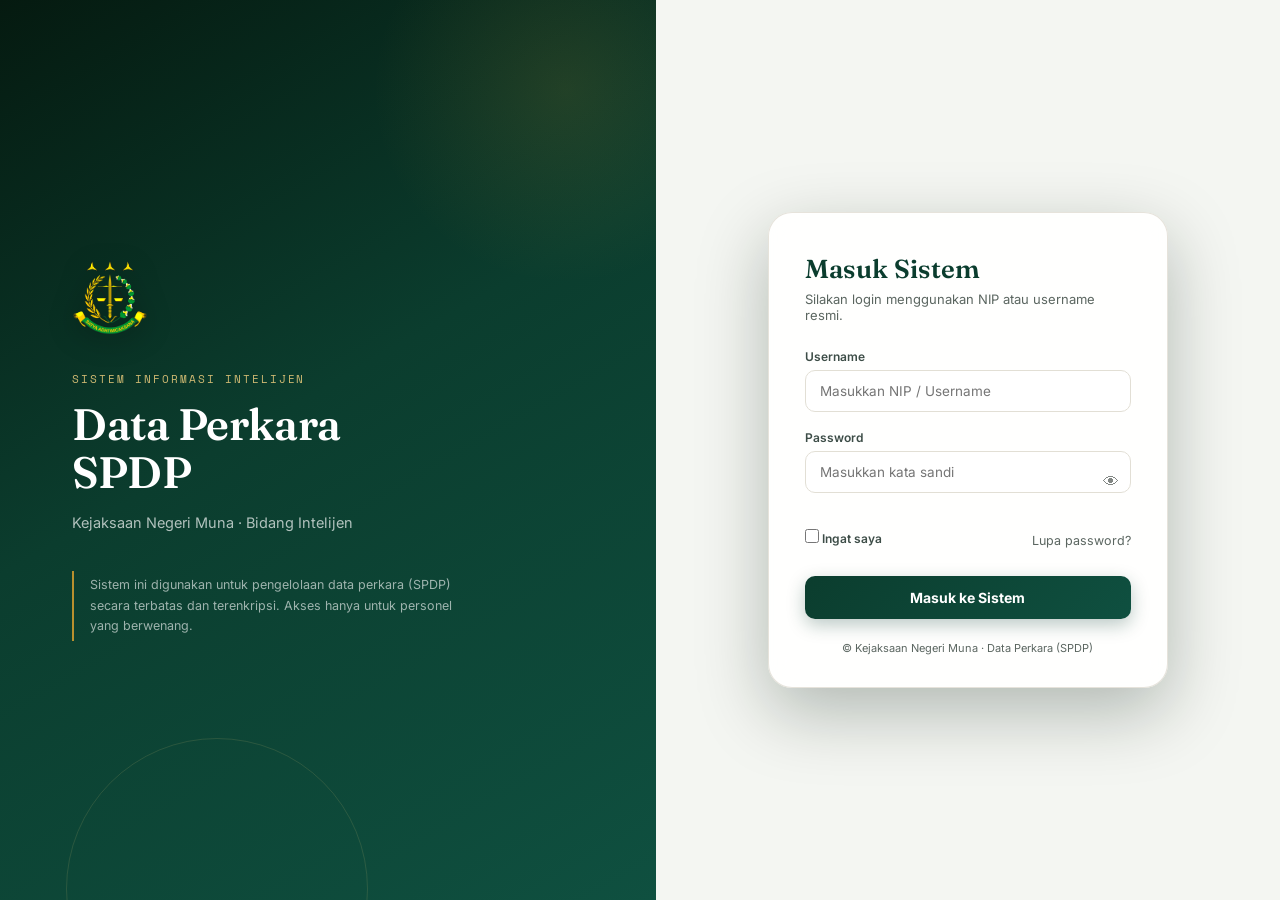
==== index.html @ f940ccd1 "Add files via upload" ====
<!DOCTYPE html>
<html lang="id">
<head>
<meta charset="UTF-8">
<meta name="viewport" content="width=device-width, initial-scale=1.0">
<title>Data Perkara | Kejaksaan Negeri Muna</title>
<link rel="icon" type="image/png" href="Logo-Kejaksaan2.png">
<link href="https://fonts.googleapis.com/css2?family=Fraunces:opsz,wght@9..144,400;9..144,600;9..144,700&family=Inter:wght@400;500;600;700&family=Space+Mono:wght@400;500&display=swap" rel="stylesheet">
<link rel="stylesheet" href="style.css">
</head>
<body class="login-body">

<!-- BACKGROUND ANIMATION -->
<div class="login-bg">
  <div class="orb o1"></div>
  <div class="orb o2"></div>
  <div class="orb o3"></div>
</div>

<main class="login-container">

  <!-- LEFT BRAND -->
  <section class="login-left">

    <div class="logo-wrapper">
      <img src="Logo-Kejaksaan2.png" class="kejaksaan-logo" alt="Logo Kejaksaan">
    </div>

    <p class="eyebrow">Sistem Informasi Intelijen</p>
    <h1>Data Perkara<br>SPDP</h1>
    <p class="sub">
      Kejaksaan Negeri Muna &middot; Bidang Intelijen
    </p>

    <div class="security-note">
      Sistem ini digunakan untuk pengelolaan data perkara (SPDP) secara terbatas dan terenkripsi. Akses hanya untuk personel yang berwenang.
    </div>

  </section>

  <!-- RIGHT LOGIN FORM -->
  <section class="login-right">

    <div class="glass-card">

      <h2>Masuk Sistem</h2>
      <p class="desc">Silakan login menggunakan NIP atau username resmi.</p>

      <form id="loginForm">

        <label for="username">Username</label>
        <input type="text" id="username" placeholder="Masukkan NIP / Username" required autocomplete="username">

        <label for="password">Password</label>

        <div class="password-wrapper">
          <input type="password" id="password" placeholder="Masukkan kata sandi" required autocomplete="current-password">
          <span id="togglePassword" role="button" aria-label="Tampilkan kata sandi">&#128065;</span>
        </div>

        <div class="row">
          <label class="remember">
            <input type="checkbox">
            Ingat saya
          </label>

          <a href="#" class="link-muted">Lupa password?</a>
        </div>

        <button type="submit">
          Masuk ke Sistem
        </button>

      </form>

      <div class="footer-note">
        &copy; Kejaksaan Negeri Muna &middot; Data Perkara (SPDP)
      </div>

    </div>

  </section>

</main>

<script src="script.js"></script>
</body>
</html>
---- style.css ----
/* =============================================
   LOGIN — DATA PERKARA · KEJAKSAAN NEGERI MUNA
   ============================================= */

:root{
  --g900:#051a10;
  --g800:#0B3D2E;
  --g700:#0F5040;
  --g600:#155A41;
  --g500:#1e7a58;
  --g400:#2E9A6B;
  --g200:#7fd4a8;
  --g100:#D4EDE2;
  --g50:#EBF6EF;
  --gold:#B8902E;
  --gold-lt:#E4C77A;
  --gold-pale:#F5E8C2;
  --gold-bg:#FBF6E9;
  --white:#FFFFFF;
  --paper:#F4F6F2;
  --ink:#1B241F;
  --ink2:#3D4D47;
  --ink3:#5B6660;
  --line:#E2DFD5;
  --r:12px;
  --r-lg:18px;
  --r-xl:24px;
  --shadow-md:0 8px 32px rgba(11,61,46,.13);
  --shadow-lg:0 24px 70px rgba(5,26,16,.28);
  --t:.2s ease;
}

*{box-sizing:border-box;margin:0;padding:0;}
html,body{height:100%;}
body{
  font-family:'Inter',sans-serif;
  color:var(--ink);
  -webkit-font-smoothing:antialiased;
  overflow:hidden;
}
a{text-decoration:none;color:inherit;}
button{font-family:inherit;cursor:pointer;border:none;background:none;}

/* =====================
   BACKGROUND
   ===================== */
.login-body{
  background:var(--paper);
  position:relative;
}
.login-bg{
  position:fixed;
  inset:0;
  z-index:-1;
  overflow:hidden;
  background:
    radial-gradient(ellipse 900px 700px at 12% 15%, rgba(11,61,46,.10) 0%, transparent 60%),
    radial-gradient(ellipse 700px 500px at 88% 85%, rgba(184,144,46,.06) 0%, transparent 55%),
    var(--paper);
}
.orb{
  position:absolute;
  border-radius:50%;
  filter:blur(2px);
  opacity:.35;
  animation:orbFloat 14s ease-in-out infinite alternate;
}
.orb.o1{
  width:360px;height:360px;
  left:-90px;top:-60px;
  background:radial-gradient(circle, rgba(11,61,46,.22) 0%, transparent 70%);
  animation-delay:0s;
}
.orb.o2{
  width:260px;height:260px;
  right:8%;top:60%;
  background:radial-gradient(circle, rgba(184,144,46,.20) 0%, transparent 70%);
  animation-delay:2.5s;
}
.orb.o3{
  width:200px;height:200px;
  left:38%;bottom:-80px;
  background:radial-gradient(circle, rgba(46,154,107,.18) 0%, transparent 70%);
  animation-delay:5s;
}
@keyframes orbFloat{
  from{transform:translate(0,0) scale(1);}
  to{transform:translate(24px,-18px) scale(1.08);}
}

/* floating particle "lights" (spawned by script.js createLights()) */
.light{
  position:fixed;
  bottom:-10px;
  width:3px;height:3px;
  border-radius:50%;
  background:var(--gold-lt);
  box-shadow:0 0 8px 2px rgba(228,199,122,.55);
  opacity:.7;
  z-index:-1;
  animation-name:lightRise;
  animation-timing-function:linear;
  animation-iteration-count:infinite;
  pointer-events:none;
}
@keyframes lightRise{
  0%{transform:translateY(0);opacity:0;}
  10%{opacity:.7;}
  90%{opacity:.5;}
  100%{transform:translateY(-100vh);opacity:0;}
}

/* =====================
   LAYOUT
   ===================== */
.login-container{
  display:grid;
  grid-template-columns:1.05fr 1fr;
  height:100vh;
}

/* ---- LEFT: BRAND PANEL ---- */
.login-left{
  background:linear-gradient(150deg, var(--g900) 0%, var(--g800) 45%, var(--g700) 100%);
  color:var(--white);
  display:flex;
  flex-direction:column;
  justify-content:center;
  padding:64px 72px;
  position:relative;
  overflow:hidden;
}
.login-left::before{
  content:'';
  position:absolute;
  right:-120px;top:-120px;
  width:420px;height:420px;
  border-radius:50%;
  background:radial-gradient(circle, rgba(184,144,46,.14) 0%, transparent 65%);
}
.login-left::after{
  content:'';
  position:absolute;
  left:10%;bottom:-140px;
  width:300px;height:300px;
  border-radius:50%;
  border:1px solid rgba(228,199,122,.14);
}

.logo-wrapper{margin-bottom:32px;position:relative;z-index:2;}
.kejaksaan-logo{
  width:76px;height:76px;
  object-fit:contain;
  filter:drop-shadow(0 4px 14px rgba(0,0,0,.35));
}

.eyebrow{
  font-family:'Space Mono',monospace;
  font-size:11px;
  letter-spacing:.18em;
  text-transform:uppercase;
  color:var(--gold-lt);
  opacity:.9;
  margin-bottom:14px;
  position:relative;
  z-index:2;
}

.login-left h1{
  font-family:'Fraunces',serif;
  font-weight:600;
  font-size:44px;
  line-height:1.08;
  letter-spacing:-.01em;
  margin-bottom:18px;
  position:relative;
  z-index:2;
}

.login-left .sub{
  font-size:14.5px;
  color:rgba(255,255,255,.68);
  margin-bottom:40px;
  position:relative;
  z-index:2;
}

.security-note{
  font-size:12.5px;
  line-height:1.65;
  color:rgba(255,255,255,.6);
  border-left:2px solid var(--gold);
  padding:4px 0 4px 16px;
  max-width:380px;
  position:relative;
  z-index:2;
}

/* ---- RIGHT: LOGIN FORM ---- */
.login-right{
  display:flex;
  align-items:center;
  justify-content:center;
  padding:32px;
  background:var(--paper);
}

.glass-card{
  width:100%;
  max-width:400px;
  background:rgba(255,255,255,.92);
  backdrop-filter:blur(14px);
  -webkit-backdrop-filter:blur(14px);
  border:1px solid rgba(226,223,213,.85);
  border-radius:var(--r-xl);
  padding:40px 36px 32px;
  box-shadow:var(--shadow-lg);
}

.glass-card h2{
  font-family:'Fraunces',serif;
  font-weight:600;
  font-size:26px;
  color:var(--g800);
  margin-bottom:6px;
}
.glass-card .desc{
  font-size:13px;
  color:var(--ink3);
  margin-bottom:26px;
}

#loginForm label{
  display:block;
  font-size:12px;
  font-weight:600;
  color:var(--ink2);
  margin-bottom:6px;
}
#loginForm input[type="text"],
#loginForm input[type="password"]{
  width:100%;
  padding:12px 14px;
  border:1.5px solid var(--line);
  border-radius:10px;
  font-size:13.5px;
  font-family:inherit;
  color:var(--ink);
  background:#fff;
  outline:none;
  transition:border-color var(--t), box-shadow var(--t);
  margin-bottom:18px;
}
#loginForm input[type="text"]:focus,
#loginForm input[type="password"]:focus{
  border-color:var(--g400);
  box-shadow:0 0 0 3px rgba(46,154,107,.14);
}

.password-wrapper{
  position:relative;
}
.password-wrapper input{margin-bottom:0;padding-right:42px;}
.password-wrapper #togglePassword{
  position:absolute;
  right:12px;top:50%;
  transform:translateY(-50%);
  font-size:16px;
  opacity:.55;
  user-select:none;
  transition:opacity var(--t);
}
.password-wrapper #togglePassword:hover{opacity:1;}
.password-wrapper{margin-bottom:18px;}

.row{
  display:flex;
  align-items:center;
  justify-content:space-between;
  margin-bottom:24px;
}
.remember{
  display:flex;
  align-items:center;
  gap:7px;
  font-size:12.5px;
  color:var(--ink2);
  cursor:pointer;
}
.remember input{width:14px;height:14px;accent-color:var(--g700);}
.link-muted{
  font-size:12.5px;
  color:var(--ink3);
  border-bottom:1px solid transparent;
  transition:color var(--t), border-color var(--t);
}
.link-muted:hover{color:var(--g700);border-color:var(--g400);}

#loginForm button[type="submit"]{
  width:100%;
  padding:13px;
  background:linear-gradient(135deg, var(--g800) 0%, var(--g700) 100%);
  color:var(--white);
  font-size:14px;
  font-weight:700;
  border-radius:10px;
  box-shadow:0 6px 18px rgba(11,61,46,.28);
  transition:transform var(--t), box-shadow var(--t), opacity var(--t);
}
#loginForm button[type="submit"]:hover{
  transform:translateY(-1px);
  box-shadow:0 10px 24px rgba(11,61,46,.34);
}
#loginForm button[type="submit"]:disabled{
  opacity:.75;
  cursor:default;
  transform:none;
}

.footer-note{
  margin-top:22px;
  text-align:center;
  font-size:11px;
  color:var(--ink3);
}

/* =====================
   RESPONSIVE
   ===================== */
@media(max-width:900px){
  .login-container{grid-template-columns:1fr;grid-template-rows:auto 1fr;height:auto;min-height:100vh;overflow-y:auto;}
  body{overflow-y:auto;}
  .login-left{padding:44px 32px;}
  .login-left h1{font-size:32px;}
  .login-right{padding:32px 20px 48px;}
}
@media(max-width:420px){
  .glass-card{padding:30px 22px 26px;}
}
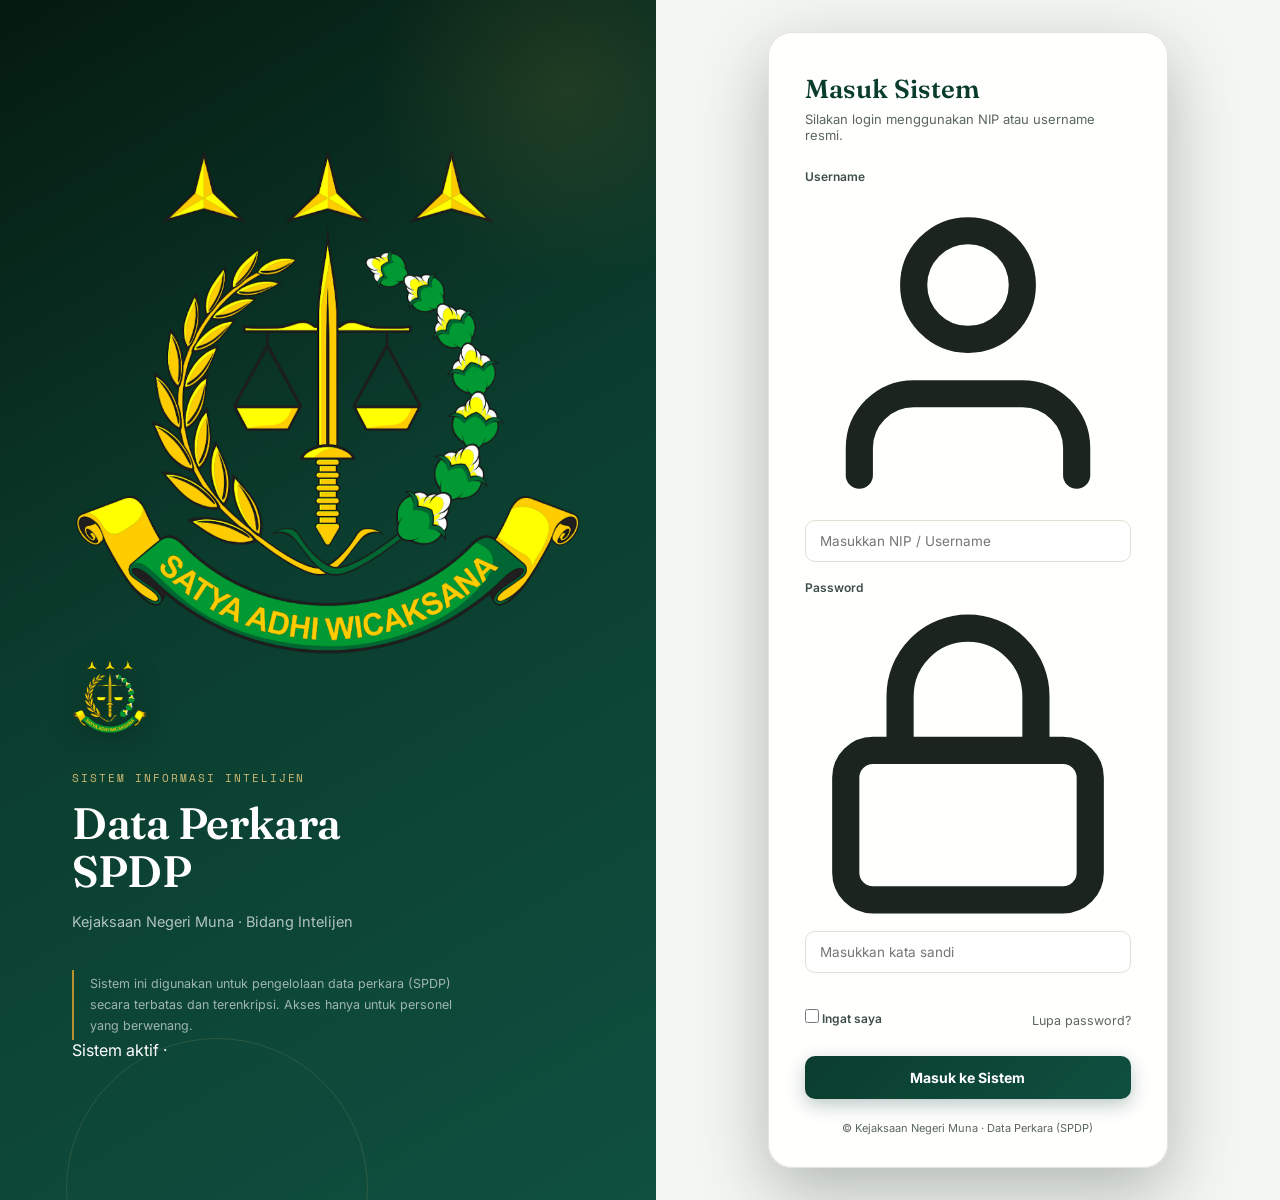
==== commit c9f99e55: "Update index.html" ====
--- a/index.html
+++ b/index.html
@@ -22,18 +22,28 @@
   <!-- LEFT BRAND -->
   <section class="login-left">
 
-    <div class="logo-wrapper">
+    <!-- watermark lambang, statis & senyap - kesan dokumen resmi/keamanan -->
+    <img src="Logo-Kejaksaan2.png" class="brand-watermark" alt="" aria-hidden="true">
+
+    <div class="logo-wrapper reveal" style="--d:0s">
       <img src="Logo-Kejaksaan2.png" class="kejaksaan-logo" alt="Logo Kejaksaan">
     </div>
 
-    <p class="eyebrow">Sistem Informasi Intelijen</p>
-    <h1>Data Perkara<br>SPDP</h1>
-    <p class="sub">
+    <p class="eyebrow reveal" style="--d:.08s">Sistem Informasi Intelijen</p>
+    <h1 class="reveal" style="--d:.16s">Data Perkara<br>SPDP</h1>
+    <p class="sub reveal" style="--d:.26s">
       Kejaksaan Negeri Muna &middot; Bidang Intelijen
     </p>
 
-    <div class="security-note">
+    <div class="security-note reveal" style="--d:.36s">
       Sistem ini digunakan untuk pengelolaan data perkara (SPDP) secara terbatas dan terenkripsi. Akses hanya untuk personel yang berwenang.
+    </div>
+
+    <div class="brand-status reveal" style="--d:.46s">
+      <span class="status-dot"></span>
+      <span>Sistem aktif</span>
+      <span class="status-sep">&middot;</span>
+      <span id="liveClock" class="status-clock">&nbsp;</span>
     </div>
 
   </section>
@@ -41,7 +51,7 @@
   <!-- RIGHT LOGIN FORM -->
   <section class="login-right">
 
-    <div class="glass-card">
+    <div class="glass-card reveal" style="--d:.2s">
 
       <h2>Masuk Sistem</h2>
       <p class="desc">Silakan login menggunakan NIP atau username resmi.</p>
@@ -49,13 +59,18 @@
       <form id="loginForm">
 
         <label for="username">Username</label>
-        <input type="text" id="username" placeholder="Masukkan NIP / Username" required autocomplete="username">
+        <div class="field-wrapper">
+          <svg class="field-icon" viewBox="0 0 24 24" fill="none" stroke="currentColor" stroke-width="2" stroke-linecap="round" stroke-linejoin="round"><path d="M20 21v-2a4 4 0 0 0-4-4H8a4 4 0 0 0-4 4v2"/><circle cx="12" cy="7" r="4"/></svg>
+          <input type="text" id="username" placeholder="Masukkan NIP / Username" required autocomplete="username">
+        </div>
 
         <label for="password">Password</label>
-
-        <div class="password-wrapper">
+        <div class="field-wrapper password-wrapper">
+          <svg class="field-icon" viewBox="0 0 24 24" fill="none" stroke="currentColor" stroke-width="2" stroke-linecap="round" stroke-linejoin="round"><rect x="3" y="11" width="18" height="11" rx="2"/><path d="M7 11V7a5 5 0 0 1 10 0v4"/></svg>
           <input type="password" id="password" placeholder="Masukkan kata sandi" required autocomplete="current-password">
-          <span id="togglePassword" role="button" aria-label="Tampilkan kata sandi">&#128065;</span>
+          <button type="button" id="togglePassword" class="toggle-eye" aria-label="Tampilkan kata sandi" aria-pressed="false">
+            <svg viewBox="0 0 24 24" fill="none" stroke="currentColor" stroke-width="2" stroke-linecap="round" stroke-linejoin="round"><path d="M1 12s4-7 11-7 11 7 11 7-4 7-11 7-11-7-11-7Z"/><circle cx="12" cy="12" r="3"/></svg>
+          </button>
         </div>
 
         <div class="row">
@@ -67,8 +82,8 @@
           <a href="#" class="link-muted">Lupa password?</a>
         </div>
 
-        <button type="submit">
-          Masuk ke Sistem
+        <button type="submit" id="submitBtn">
+          <span class="btn-label">Masuk ke Sistem</span>
         </button>
 
       </form>
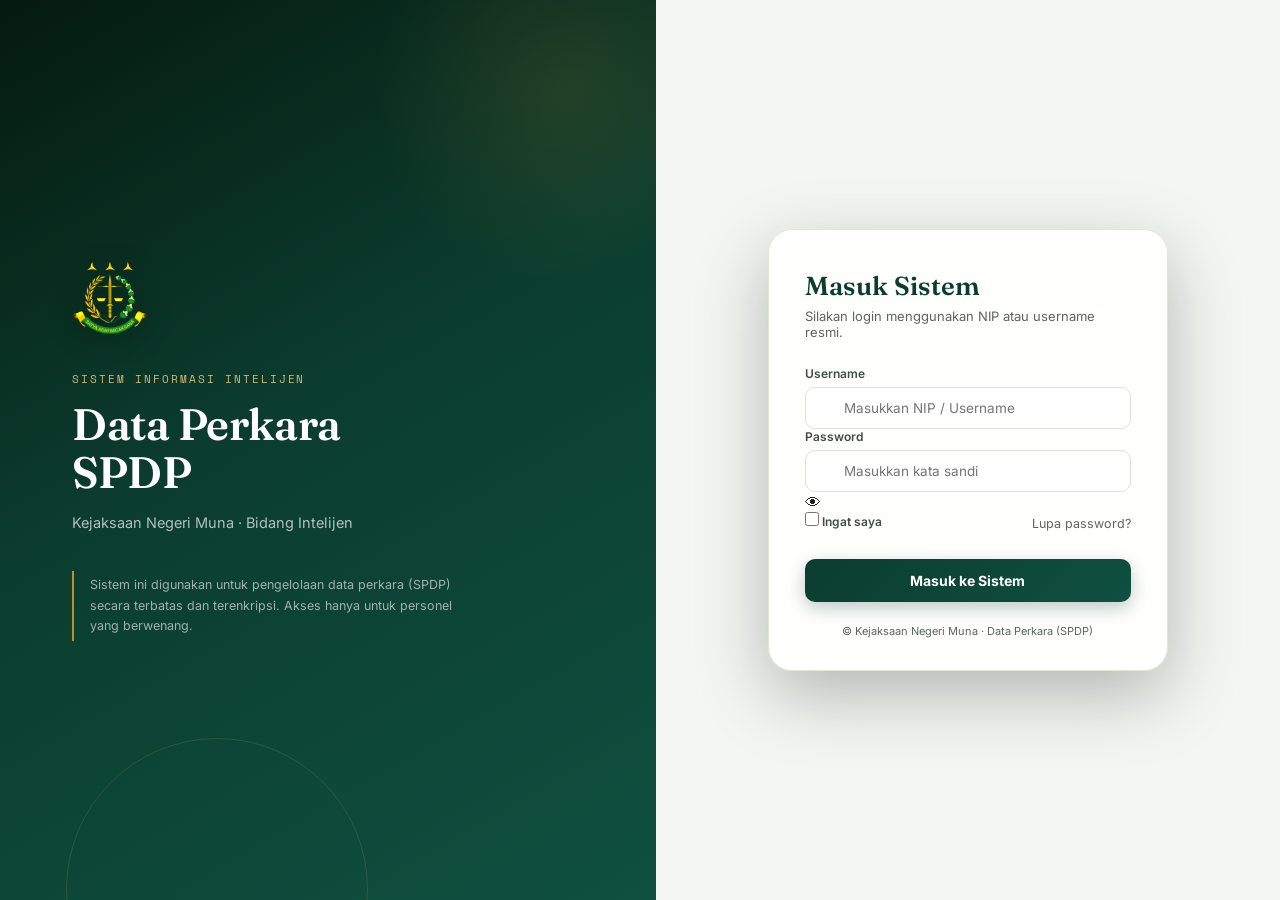
==== commit a47cf2c2: "Update index.html" ====
--- a/index.html
+++ b/index.html
@@ -21,29 +21,23 @@
 
   <!-- LEFT BRAND -->
   <section class="login-left">
+    <!-- Ornamen Geometris Melayang -->
+    <div class="ornament ornament-1"></div>
+    <div class="ornament ornament-2"></div>
+    <div class="ornament ornament-3"></div>
 
-    <!-- watermark lambang, statis & senyap - kesan dokumen resmi/keamanan -->
-    <img src="Logo-Kejaksaan2.png" class="brand-watermark" alt="" aria-hidden="true">
-
-    <div class="logo-wrapper reveal" style="--d:0s">
-      <img src="Logo-Kejaksaan2.png" class="kejaksaan-logo" alt="Logo Kejaksaan">
+    <div class="logo-wrapper">
+      <img src="Logo-Kejaksaan2.png" class="kejaksaan-logo" alt="Logo Kejaksaan" onerror="this.style.display='none'">
     </div>
 
-    <p class="eyebrow reveal" style="--d:.08s">Sistem Informasi Intelijen</p>
-    <h1 class="reveal" style="--d:.16s">Data Perkara<br>SPDP</h1>
-    <p class="sub reveal" style="--d:.26s">
+    <p class="eyebrow">Sistem Informasi Intelijen</p>
+    <h1>Data Perkara<br>SPDP</h1>
+    <p class="sub">
       Kejaksaan Negeri Muna &middot; Bidang Intelijen
     </p>
 
-    <div class="security-note reveal" style="--d:.36s">
+    <div class="security-note">
       Sistem ini digunakan untuk pengelolaan data perkara (SPDP) secara terbatas dan terenkripsi. Akses hanya untuk personel yang berwenang.
-    </div>
-
-    <div class="brand-status reveal" style="--d:.46s">
-      <span class="status-dot"></span>
-      <span>Sistem aktif</span>
-      <span class="status-sep">&middot;</span>
-      <span id="liveClock" class="status-clock">&nbsp;</span>
     </div>
 
   </section>
@@ -51,7 +45,7 @@
   <!-- RIGHT LOGIN FORM -->
   <section class="login-right">
 
-    <div class="glass-card reveal" style="--d:.2s">
+    <div class="glass-card">
 
       <h2>Masuk Sistem</h2>
       <p class="desc">Silakan login menggunakan NIP atau username resmi.</p>
@@ -59,18 +53,13 @@
       <form id="loginForm">
 
         <label for="username">Username</label>
-        <div class="field-wrapper">
-          <svg class="field-icon" viewBox="0 0 24 24" fill="none" stroke="currentColor" stroke-width="2" stroke-linecap="round" stroke-linejoin="round"><path d="M20 21v-2a4 4 0 0 0-4-4H8a4 4 0 0 0-4 4v2"/><circle cx="12" cy="7" r="4"/></svg>
-          <input type="text" id="username" placeholder="Masukkan NIP / Username" required autocomplete="username">
-        </div>
+        <input type="text" id="username" placeholder="Masukkan NIP / Username" required autocomplete="username">
 
         <label for="password">Password</label>
-        <div class="field-wrapper password-wrapper">
-          <svg class="field-icon" viewBox="0 0 24 24" fill="none" stroke="currentColor" stroke-width="2" stroke-linecap="round" stroke-linejoin="round"><rect x="3" y="11" width="18" height="11" rx="2"/><path d="M7 11V7a5 5 0 0 1 10 0v4"/></svg>
+
+        <div class="password-wrapper">
           <input type="password" id="password" placeholder="Masukkan kata sandi" required autocomplete="current-password">
-          <button type="button" id="togglePassword" class="toggle-eye" aria-label="Tampilkan kata sandi" aria-pressed="false">
-            <svg viewBox="0 0 24 24" fill="none" stroke="currentColor" stroke-width="2" stroke-linecap="round" stroke-linejoin="round"><path d="M1 12s4-7 11-7 11 7 11 7-4 7-11 7-11-7-11-7Z"/><circle cx="12" cy="12" r="3"/></svg>
-          </button>
+          <span id="togglePassword" role="button" aria-label="Tampilkan kata sandi">&#128065;</span>
         </div>
 
         <div class="row">
@@ -82,8 +71,8 @@
           <a href="#" class="link-muted">Lupa password?</a>
         </div>
 
-        <button type="submit" id="submitBtn">
-          <span class="btn-label">Masuk ke Sistem</span>
+        <button type="submit">
+          Masuk ke Sistem
         </button>
 
       </form>
--- a/style.css
+++ b/style.css
@@ -109,6 +109,28 @@
   90%{opacity:.5;}
   100%{transform:translateY(-100vh);opacity:0;}
 }
+.light.light-g{
+  background:var(--g400);
+  box-shadow:0 0 8px 2px rgba(46,154,107,.45);
+}
+
+/* one orchestrated entrance sequence — elements carry their own stagger
+   delay via the inline --d custom property, so this fires once on load
+   rather than animating continuously */
+.reveal{
+  opacity:0;
+  transform:translateY(14px);
+  animation:revealIn .7s cubic-bezier(.22,.68,0,1) forwards;
+  animation-delay:var(--d, 0s);
+}
+@keyframes revealIn{
+  to{opacity:1;transform:translateY(0);}
+}
+
+@media (prefers-reduced-motion: reduce){
+  .orb, .light, .brand-watermark{animation:none !important;}
+  .reveal{animation:none !important;opacity:1;transform:none;}
+}
 
 /* =====================
    LAYOUT
@@ -147,6 +169,18 @@
   border:1px solid rgba(228,199,122,.14);
 }
 
+/* lambang besar, transparan, statis — kesan dokumen resmi/berkeamanan,
+   bukan dekorasi yang bergerak (lambang instansi tidak diputar/dianimasikan) */
+.brand-watermark{
+  position:absolute;
+  right:-60px;bottom:-70px;
+  width:420px;height:420px;
+  object-fit:contain;
+  opacity:.05;
+  z-index:1;
+  pointer-events:none;
+}
+
 .logo-wrapper{margin-bottom:32px;position:relative;z-index:2;}
 .kejaksaan-logo{
   width:76px;height:76px;
@@ -194,6 +228,38 @@
   max-width:380px;
   position:relative;
   z-index:2;
+}
+
+/* baris status: elemen "hidup" yang sungguhan (jam berjalan), bukan
+   sekadar hiasan — cocok untuk sistem pemantauan/intelijen */
+.brand-status{
+  display:flex;
+  align-items:center;
+  gap:8px;
+  margin-top:28px;
+  font-family:'Space Mono',monospace;
+  font-size:11px;
+  letter-spacing:.02em;
+  color:rgba(255,255,255,.5);
+  position:relative;
+  z-index:2;
+}
+.status-dot{
+  width:6px;height:6px;
+  border-radius:50%;
+  background:var(--g400);
+  box-shadow:0 0 0 3px rgba(46,154,107,.25);
+  animation:statusPulse 2.2s ease infinite;
+  flex-shrink:0;
+}
+@keyframes statusPulse{
+  0%,100%{box-shadow:0 0 0 3px rgba(46,154,107,.25);}
+  50%{box-shadow:0 0 0 6px rgba(46,154,107,.08);}
+}
+.status-sep{opacity:.5;}
+.status-clock{color:var(--gold-lt);min-width:118px;}
+@media (prefers-reduced-motion: reduce){
+  .status-dot{animation:none;}
 }
 
 /* ---- RIGHT: LOGIN FORM ---- */
@@ -237,10 +303,24 @@
   color:var(--ink2);
   margin-bottom:6px;
 }
+
+.field-wrapper{position:relative;margin-bottom:18px;}
+.field-icon{
+  position:absolute;
+  left:13px;top:50%;
+  transform:translateY(-50%);
+  width:16px;height:16px;
+  color:var(--ink3);
+  opacity:.7;
+  pointer-events:none;
+  transition:color var(--t), opacity var(--t);
+}
+.field-wrapper:focus-within .field-icon{color:var(--g700);opacity:1;}
+
 #loginForm input[type="text"],
 #loginForm input[type="password"]{
   width:100%;
-  padding:12px 14px;
+  padding:12px 14px 12px 38px;
   border:1.5px solid var(--line);
   border-radius:10px;
   font-size:13.5px;
@@ -249,7 +329,6 @@
   background:#fff;
   outline:none;
   transition:border-color var(--t), box-shadow var(--t);
-  margin-bottom:18px;
 }
 #loginForm input[type="text"]:focus,
 #loginForm input[type="password"]:focus{
@@ -257,21 +336,21 @@
   box-shadow:0 0 0 3px rgba(46,154,107,.14);
 }
 
-.password-wrapper{
-  position:relative;
-}
-.password-wrapper input{margin-bottom:0;padding-right:42px;}
-.password-wrapper #togglePassword{
-  position:absolute;
-  right:12px;top:50%;
+.password-wrapper input{padding-right:40px;}
+.toggle-eye{
+  position:absolute;
+  right:9px;top:50%;
   transform:translateY(-50%);
-  font-size:16px;
-  opacity:.55;
-  user-select:none;
-  transition:opacity var(--t);
-}
-.password-wrapper #togglePassword:hover{opacity:1;}
-.password-wrapper{margin-bottom:18px;}
+  width:28px;height:28px;
+  display:flex;align-items:center;justify-content:center;
+  border-radius:7px;
+  color:var(--ink3);
+  opacity:.65;
+  transition:opacity var(--t), background var(--t), color var(--t);
+}
+.toggle-eye svg{width:16px;height:16px;}
+.toggle-eye:hover{opacity:1;background:rgba(11,61,46,.06);color:var(--g700);}
+.toggle-eye:focus-visible{outline:2px solid var(--g400);outline-offset:1px;}
 
 .row{
   display:flex;
@@ -295,8 +374,11 @@
   transition:color var(--t), border-color var(--t);
 }
 .link-muted:hover{color:var(--g700);border-color:var(--g400);}
+.link-muted:focus-visible{outline:2px solid var(--g400);outline-offset:2px;border-radius:2px;}
 
 #loginForm button[type="submit"]{
+  position:relative;
+  overflow:hidden;
   width:100%;
   padding:13px;
   background:linear-gradient(135deg, var(--g800) 0%, var(--g700) 100%);
@@ -307,14 +389,42 @@
   box-shadow:0 6px 18px rgba(11,61,46,.28);
   transition:transform var(--t), box-shadow var(--t), opacity var(--t);
 }
+#loginForm button[type="submit"]::after{
+  content:'';
+  position:absolute;
+  top:0;bottom:0;left:-60%;
+  width:40%;
+  background:linear-gradient(115deg, transparent, rgba(228,199,122,.35), transparent);
+  transform:skewX(-20deg);
+  transition:left .55s ease;
+}
+#loginForm button[type="submit"]:hover::after{left:130%;}
 #loginForm button[type="submit"]:hover{
   transform:translateY(-1px);
   box-shadow:0 10px 24px rgba(11,61,46,.34);
+}
+#loginForm button[type="submit"]:focus-visible{
+  outline:2px solid var(--gold-lt);
+  outline-offset:2px;
 }
 #loginForm button[type="submit"]:disabled{
   opacity:.75;
   cursor:default;
   transform:none;
+}
+.btn-label{display:inline-flex;align-items:center;gap:8px;}
+.btn-spinner{
+  width:14px;height:14px;
+  border:2px solid rgba(255,255,255,.35);
+  border-top-color:#fff;
+  border-radius:50%;
+  animation:btnSpin .7s linear infinite;
+  flex-shrink:0;
+}
+@keyframes btnSpin{to{transform:rotate(360deg);}}
+@media (prefers-reduced-motion: reduce){
+  #loginForm button[type="submit"]::after{display:none;}
+  .btn-spinner{animation-duration:1.4s;}
 }
 
 .footer-note{
@@ -333,6 +443,8 @@
   .login-left{padding:44px 32px;}
   .login-left h1{font-size:32px;}
   .login-right{padding:32px 20px 48px;}
+  .brand-watermark{width:260px;height:260px;right:-50px;bottom:-40px;}
+  .brand-status{flex-wrap:wrap;margin-top:20px;}
 }
 @media(max-width:420px){
   .glass-card{padding:30px 22px 26px;}
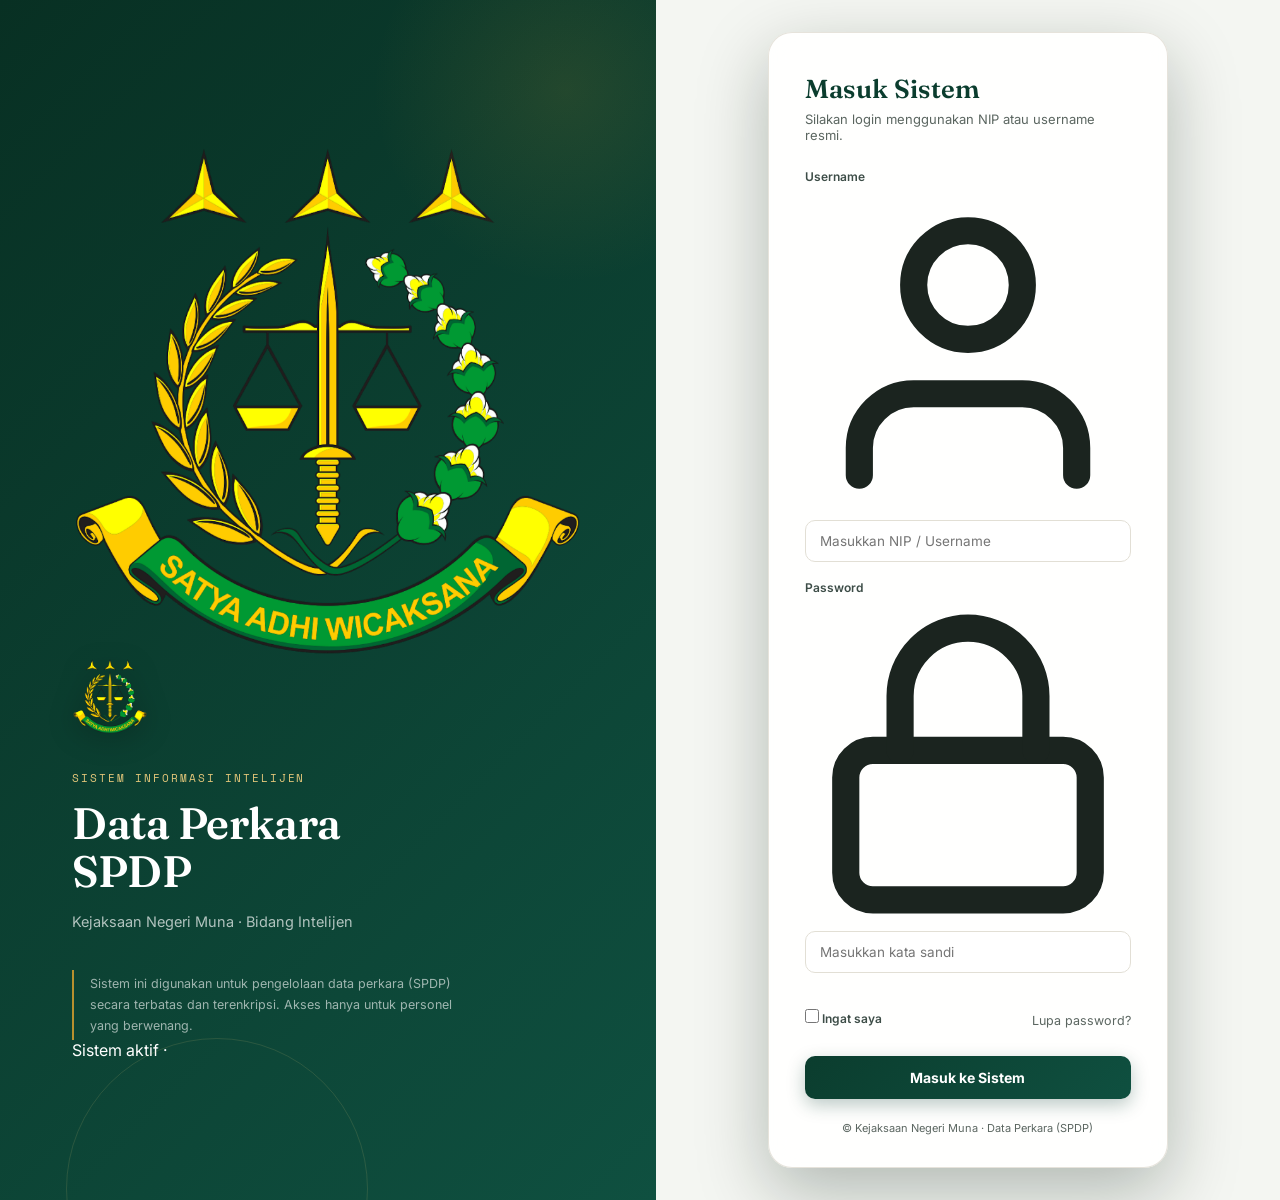
==== commit be1fc347: "Update index.html" ====
--- a/index.html
+++ b/index.html
@@ -21,23 +21,29 @@
 
   <!-- LEFT BRAND -->
   <section class="login-left">
-    <!-- Ornamen Geometris Melayang -->
-    <div class="ornament ornament-1"></div>
-    <div class="ornament ornament-2"></div>
-    <div class="ornament ornament-3"></div>
 
-    <div class="logo-wrapper">
-      <img src="Logo-Kejaksaan2.png" class="kejaksaan-logo" alt="Logo Kejaksaan" onerror="this.style.display='none'">
+    <!-- watermark lambang, statis & senyap - kesan dokumen resmi/keamanan -->
+    <img src="Logo-Kejaksaan2.png" class="brand-watermark" alt="" aria-hidden="true">
+
+    <div class="logo-wrapper reveal" style="--d:0s">
+      <img src="Logo-Kejaksaan2.png" class="kejaksaan-logo" alt="Logo Kejaksaan">
     </div>
 
-    <p class="eyebrow">Sistem Informasi Intelijen</p>
-    <h1>Data Perkara<br>SPDP</h1>
-    <p class="sub">
+    <p class="eyebrow reveal" style="--d:.08s">Sistem Informasi Intelijen</p>
+    <h1 class="reveal" style="--d:.16s">Data Perkara<br>SPDP</h1>
+    <p class="sub reveal" style="--d:.26s">
       Kejaksaan Negeri Muna &middot; Bidang Intelijen
     </p>
 
-    <div class="security-note">
+    <div class="security-note reveal" style="--d:.36s">
       Sistem ini digunakan untuk pengelolaan data perkara (SPDP) secara terbatas dan terenkripsi. Akses hanya untuk personel yang berwenang.
+    </div>
+
+    <div class="brand-status reveal" style="--d:.46s">
+      <span class="status-dot"></span>
+      <span>Sistem aktif</span>
+      <span class="status-sep">&middot;</span>
+      <span id="liveClock" class="status-clock">&nbsp;</span>
     </div>
 
   </section>
@@ -45,7 +51,7 @@
   <!-- RIGHT LOGIN FORM -->
   <section class="login-right">
 
-    <div class="glass-card">
+    <div class="glass-card reveal" style="--d:.2s">
 
       <h2>Masuk Sistem</h2>
       <p class="desc">Silakan login menggunakan NIP atau username resmi.</p>
@@ -53,13 +59,18 @@
       <form id="loginForm">
 
         <label for="username">Username</label>
-        <input type="text" id="username" placeholder="Masukkan NIP / Username" required autocomplete="username">
+        <div class="field-wrapper">
+          <svg class="field-icon" viewBox="0 0 24 24" fill="none" stroke="currentColor" stroke-width="2" stroke-linecap="round" stroke-linejoin="round"><path d="M20 21v-2a4 4 0 0 0-4-4H8a4 4 0 0 0-4 4v2"/><circle cx="12" cy="7" r="4"/></svg>
+          <input type="text" id="username" placeholder="Masukkan NIP / Username" required autocomplete="username">
+        </div>
 
         <label for="password">Password</label>
-
-        <div class="password-wrapper">
+        <div class="field-wrapper password-wrapper">
+          <svg class="field-icon" viewBox="0 0 24 24" fill="none" stroke="currentColor" stroke-width="2" stroke-linecap="round" stroke-linejoin="round"><rect x="3" y="11" width="18" height="11" rx="2"/><path d="M7 11V7a5 5 0 0 1 10 0v4"/></svg>
           <input type="password" id="password" placeholder="Masukkan kata sandi" required autocomplete="current-password">
-          <span id="togglePassword" role="button" aria-label="Tampilkan kata sandi">&#128065;</span>
+          <button type="button" id="togglePassword" class="toggle-eye" aria-label="Tampilkan kata sandi" aria-pressed="false">
+            <svg viewBox="0 0 24 24" fill="none" stroke="currentColor" stroke-width="2" stroke-linecap="round" stroke-linejoin="round"><path d="M1 12s4-7 11-7 11 7 11 7-4 7-11 7-11-7-11-7Z"/><circle cx="12" cy="12" r="3"/></svg>
+          </button>
         </div>
 
         <div class="row">
@@ -71,8 +82,8 @@
           <a href="#" class="link-muted">Lupa password?</a>
         </div>
 
-        <button type="submit">
-          Masuk ke Sistem
+        <button type="submit" id="submitBtn">
+          <span class="btn-label">Masuk ke Sistem</span>
         </button>
 
       </form>
--- a/style.css
+++ b/style.css
@@ -42,7 +42,7 @@
 button{font-family:inherit;cursor:pointer;border:none;background:none;}
 
 /* =====================
-   BACKGROUND
+   BACKGROUND & PARTICLES
    ===================== */
 .login-body{
   background:var(--paper);
@@ -84,52 +84,29 @@
   animation-delay:5s;
 }
 @keyframes orbFloat{
-  from{transform:translate(0,0) scale(1);}
-  to{transform:translate(24px,-18px) scale(1.08);}
-}
-
-/* floating particle "lights" (spawned by script.js createLights()) */
+  from{transform:translate(0,0) scale(1) rotate(0deg);}
+  to{transform:translate(30px,-30px) scale(1.1) rotate(5deg);}
+}
+
 .light{
   position:fixed;
   bottom:-10px;
   width:3px;height:3px;
   border-radius:50%;
   background:var(--gold-lt);
-  box-shadow:0 0 8px 2px rgba(228,199,122,.55);
+  box-shadow:0 0 10px 2px rgba(228,199,122,.6);
   opacity:.7;
   z-index:-1;
-  animation-name:lightRise;
-  animation-timing-function:linear;
+  animation-name:lightRiseDrift;
+  animation-timing-function:ease-in;
   animation-iteration-count:infinite;
   pointer-events:none;
 }
-@keyframes lightRise{
-  0%{transform:translateY(0);opacity:0;}
-  10%{opacity:.7;}
+@keyframes lightRiseDrift{
+  0%{transform:translate(0, 0);opacity:0;}
+  10%{opacity:.8;}
   90%{opacity:.5;}
-  100%{transform:translateY(-100vh);opacity:0;}
-}
-.light.light-g{
-  background:var(--g400);
-  box-shadow:0 0 8px 2px rgba(46,154,107,.45);
-}
-
-/* one orchestrated entrance sequence — elements carry their own stagger
-   delay via the inline --d custom property, so this fires once on load
-   rather than animating continuously */
-.reveal{
-  opacity:0;
-  transform:translateY(14px);
-  animation:revealIn .7s cubic-bezier(.22,.68,0,1) forwards;
-  animation-delay:var(--d, 0s);
-}
-@keyframes revealIn{
-  to{opacity:1;transform:translateY(0);}
-}
-
-@media (prefers-reduced-motion: reduce){
-  .orb, .light, .brand-watermark{animation:none !important;}
-  .reveal{animation:none !important;opacity:1;transform:none;}
+  100%{transform:translate(var(--drift), -100vh);opacity:0;}
 }
 
 /* =====================
@@ -141,9 +118,11 @@
   height:100vh;
 }
 
-/* ---- LEFT: BRAND PANEL ---- */
+/* ---- LEFT: BRAND PANEL (DYNAMIC GRADIENT) ---- */
 .login-left{
-  background:linear-gradient(150deg, var(--g900) 0%, var(--g800) 45%, var(--g700) 100%);
+  background:linear-gradient(-45deg, var(--g900), var(--g800), var(--g700), #083023);
+  background-size: 300% 300%;
+  animation: gradientShift 15s ease infinite;
   color:var(--white);
   display:flex;
   flex-direction:column;
@@ -152,6 +131,14 @@
   position:relative;
   overflow:hidden;
 }
+
+@keyframes gradientShift {
+  0% { background-position: 0% 50%; }
+  50% { background-position: 100% 50%; }
+  100% { background-position: 0% 50%; }
+}
+
+/* Base Circles */
 .login-left::before{
   content:'';
   position:absolute;
@@ -169,19 +156,49 @@
   border:1px solid rgba(228,199,122,.14);
 }
 
-/* lambang besar, transparan, statis — kesan dokumen resmi/berkeamanan,
-   bukan dekorasi yang bergerak (lambang instansi tidak diputar/dianimasikan) */
-.brand-watermark{
-  position:absolute;
-  right:-60px;bottom:-70px;
-  width:420px;height:420px;
-  object-fit:contain;
-  opacity:.05;
-  z-index:1;
-  pointer-events:none;
-}
-
-.logo-wrapper{margin-bottom:32px;position:relative;z-index:2;}
+/* Moving Ornaments */
+.ornament {
+  position: absolute;
+  z-index: 1;
+  opacity: 0.8;
+  animation: floatOrnament 12s infinite ease-in-out alternate;
+}
+.ornament-1 {
+  width: 140px; height: 140px;
+  top: 15%; right: -20px;
+  border-radius: 50%;
+  border: 1px dashed rgba(255,255,255,0.15);
+  animation-duration: 16s;
+}
+.ornament-2 {
+  width: 280px; height: 280px;
+  bottom: -60px; right: 20%;
+  border-radius: 50%;
+  background: radial-gradient(circle, rgba(46,154,107,0.05) 0%, transparent 70%);
+  border: 1px solid rgba(255,255,255,0.05);
+  animation-duration: 20s;
+  animation-direction: alternate-reverse;
+}
+.ornament-3 {
+  width: 60px; height: 60px;
+  top: 40%; left: 8%;
+  border-radius: 12px;
+  border: 2px solid rgba(228,199,122,0.15);
+  transform: rotate(45deg);
+  animation: floatRotate 14s infinite linear;
+}
+
+@keyframes floatOrnament {
+  0% { transform: translateY(0) scale(1); }
+  100% { transform: translateY(-40px) scale(1.05); }
+}
+@keyframes floatRotate {
+  0% { transform: translateY(0) rotate(0deg); }
+  50% { transform: translateY(-30px) rotate(180deg); }
+  100% { transform: translateY(0) rotate(360deg); }
+}
+
+.logo-wrapper{margin-bottom:32px;position:relative;z-index:2;animation: fadeDown 0.8s ease forwards;}
 .kejaksaan-logo{
   width:76px;height:76px;
   object-fit:contain;
@@ -194,10 +211,11 @@
   letter-spacing:.18em;
   text-transform:uppercase;
   color:var(--gold-lt);
-  opacity:.9;
+  opacity:0;
   margin-bottom:14px;
   position:relative;
   z-index:2;
+  animation: fadeRight 0.8s ease 0.2s forwards;
 }
 
 .login-left h1{
@@ -209,6 +227,8 @@
   margin-bottom:18px;
   position:relative;
   z-index:2;
+  opacity:0;
+  animation: fadeRight 0.8s ease 0.3s forwards;
 }
 
 .login-left .sub{
@@ -217,6 +237,8 @@
   margin-bottom:40px;
   position:relative;
   z-index:2;
+  opacity:0;
+  animation: fadeRight 0.8s ease 0.4s forwards;
 }
 
 .security-note{
@@ -228,38 +250,8 @@
   max-width:380px;
   position:relative;
   z-index:2;
-}
-
-/* baris status: elemen "hidup" yang sungguhan (jam berjalan), bukan
-   sekadar hiasan — cocok untuk sistem pemantauan/intelijen */
-.brand-status{
-  display:flex;
-  align-items:center;
-  gap:8px;
-  margin-top:28px;
-  font-family:'Space Mono',monospace;
-  font-size:11px;
-  letter-spacing:.02em;
-  color:rgba(255,255,255,.5);
-  position:relative;
-  z-index:2;
-}
-.status-dot{
-  width:6px;height:6px;
-  border-radius:50%;
-  background:var(--g400);
-  box-shadow:0 0 0 3px rgba(46,154,107,.25);
-  animation:statusPulse 2.2s ease infinite;
-  flex-shrink:0;
-}
-@keyframes statusPulse{
-  0%,100%{box-shadow:0 0 0 3px rgba(46,154,107,.25);}
-  50%{box-shadow:0 0 0 6px rgba(46,154,107,.08);}
-}
-.status-sep{opacity:.5;}
-.status-clock{color:var(--gold-lt);min-width:118px;}
-@media (prefers-reduced-motion: reduce){
-  .status-dot{animation:none;}
+  opacity:0;
+  animation: fadeUp 0.8s ease 0.5s forwards;
 }
 
 /* ---- RIGHT: LOGIN FORM ---- */
@@ -281,6 +273,26 @@
   border-radius:var(--r-xl);
   padding:40px 36px 32px;
   box-shadow:var(--shadow-lg);
+  /* Animasi Masuk */
+  opacity: 0;
+  transform: translateY(30px);
+  animation: cardEntrance 0.8s cubic-bezier(0.16, 1, 0.3, 1) 0.2s forwards;
+}
+
+@keyframes cardEntrance {
+  to { opacity: 1; transform: translateY(0); }
+}
+@keyframes fadeRight {
+  from { opacity: 0; transform: translateX(-20px); }
+  to { opacity: 1; transform: translateX(0); }
+}
+@keyframes fadeDown {
+  from { opacity: 0; transform: translateY(-20px); }
+  to { opacity: 1; transform: translateY(0); }
+}
+@keyframes fadeUp {
+  from { opacity: 0; transform: translateY(20px); }
+  to { opacity: 1; transform: translateY(0); }
 }
 
 .glass-card h2{
@@ -303,24 +315,10 @@
   color:var(--ink2);
   margin-bottom:6px;
 }
-
-.field-wrapper{position:relative;margin-bottom:18px;}
-.field-icon{
-  position:absolute;
-  left:13px;top:50%;
-  transform:translateY(-50%);
-  width:16px;height:16px;
-  color:var(--ink3);
-  opacity:.7;
-  pointer-events:none;
-  transition:color var(--t), opacity var(--t);
-}
-.field-wrapper:focus-within .field-icon{color:var(--g700);opacity:1;}
-
 #loginForm input[type="text"],
 #loginForm input[type="password"]{
   width:100%;
-  padding:12px 14px 12px 38px;
+  padding:12px 14px;
   border:1.5px solid var(--line);
   border-radius:10px;
   font-size:13.5px;
@@ -329,6 +327,7 @@
   background:#fff;
   outline:none;
   transition:border-color var(--t), box-shadow var(--t);
+  margin-bottom:18px;
 }
 #loginForm input[type="text"]:focus,
 #loginForm input[type="password"]:focus{
@@ -336,21 +335,21 @@
   box-shadow:0 0 0 3px rgba(46,154,107,.14);
 }
 
-.password-wrapper input{padding-right:40px;}
-.toggle-eye{
+.password-wrapper{
+  position:relative;
+}
+.password-wrapper input{margin-bottom:0;padding-right:42px;}
+.password-wrapper #togglePassword{
   position:absolute;
-  right:9px;top:50%;
+  right:12px;top:50%;
   transform:translateY(-50%);
-  width:28px;height:28px;
-  display:flex;align-items:center;justify-content:center;
-  border-radius:7px;
-  color:var(--ink3);
-  opacity:.65;
-  transition:opacity var(--t), background var(--t), color var(--t);
-}
-.toggle-eye svg{width:16px;height:16px;}
-.toggle-eye:hover{opacity:1;background:rgba(11,61,46,.06);color:var(--g700);}
-.toggle-eye:focus-visible{outline:2px solid var(--g400);outline-offset:1px;}
+  font-size:16px;
+  opacity:.55;
+  user-select:none;
+  transition:opacity var(--t);
+}
+.password-wrapper #togglePassword:hover{opacity:1;}
+.password-wrapper{margin-bottom:18px;}
 
 .row{
   display:flex;
@@ -374,11 +373,8 @@
   transition:color var(--t), border-color var(--t);
 }
 .link-muted:hover{color:var(--g700);border-color:var(--g400);}
-.link-muted:focus-visible{outline:2px solid var(--g400);outline-offset:2px;border-radius:2px;}
 
 #loginForm button[type="submit"]{
-  position:relative;
-  overflow:hidden;
   width:100%;
   padding:13px;
   background:linear-gradient(135deg, var(--g800) 0%, var(--g700) 100%);
@@ -389,42 +385,14 @@
   box-shadow:0 6px 18px rgba(11,61,46,.28);
   transition:transform var(--t), box-shadow var(--t), opacity var(--t);
 }
-#loginForm button[type="submit"]::after{
-  content:'';
-  position:absolute;
-  top:0;bottom:0;left:-60%;
-  width:40%;
-  background:linear-gradient(115deg, transparent, rgba(228,199,122,.35), transparent);
-  transform:skewX(-20deg);
-  transition:left .55s ease;
-}
-#loginForm button[type="submit"]:hover::after{left:130%;}
 #loginForm button[type="submit"]:hover{
   transform:translateY(-1px);
   box-shadow:0 10px 24px rgba(11,61,46,.34);
-}
-#loginForm button[type="submit"]:focus-visible{
-  outline:2px solid var(--gold-lt);
-  outline-offset:2px;
 }
 #loginForm button[type="submit"]:disabled{
   opacity:.75;
   cursor:default;
   transform:none;
-}
-.btn-label{display:inline-flex;align-items:center;gap:8px;}
-.btn-spinner{
-  width:14px;height:14px;
-  border:2px solid rgba(255,255,255,.35);
-  border-top-color:#fff;
-  border-radius:50%;
-  animation:btnSpin .7s linear infinite;
-  flex-shrink:0;
-}
-@keyframes btnSpin{to{transform:rotate(360deg);}}
-@media (prefers-reduced-motion: reduce){
-  #loginForm button[type="submit"]::after{display:none;}
-  .btn-spinner{animation-duration:1.4s;}
 }
 
 .footer-note{
@@ -443,8 +411,6 @@
   .login-left{padding:44px 32px;}
   .login-left h1{font-size:32px;}
   .login-right{padding:32px 20px 48px;}
-  .brand-watermark{width:260px;height:260px;right:-50px;bottom:-40px;}
-  .brand-status{flex-wrap:wrap;margin-top:20px;}
 }
 @media(max-width:420px){
   .glass-card{padding:30px 22px 26px;}
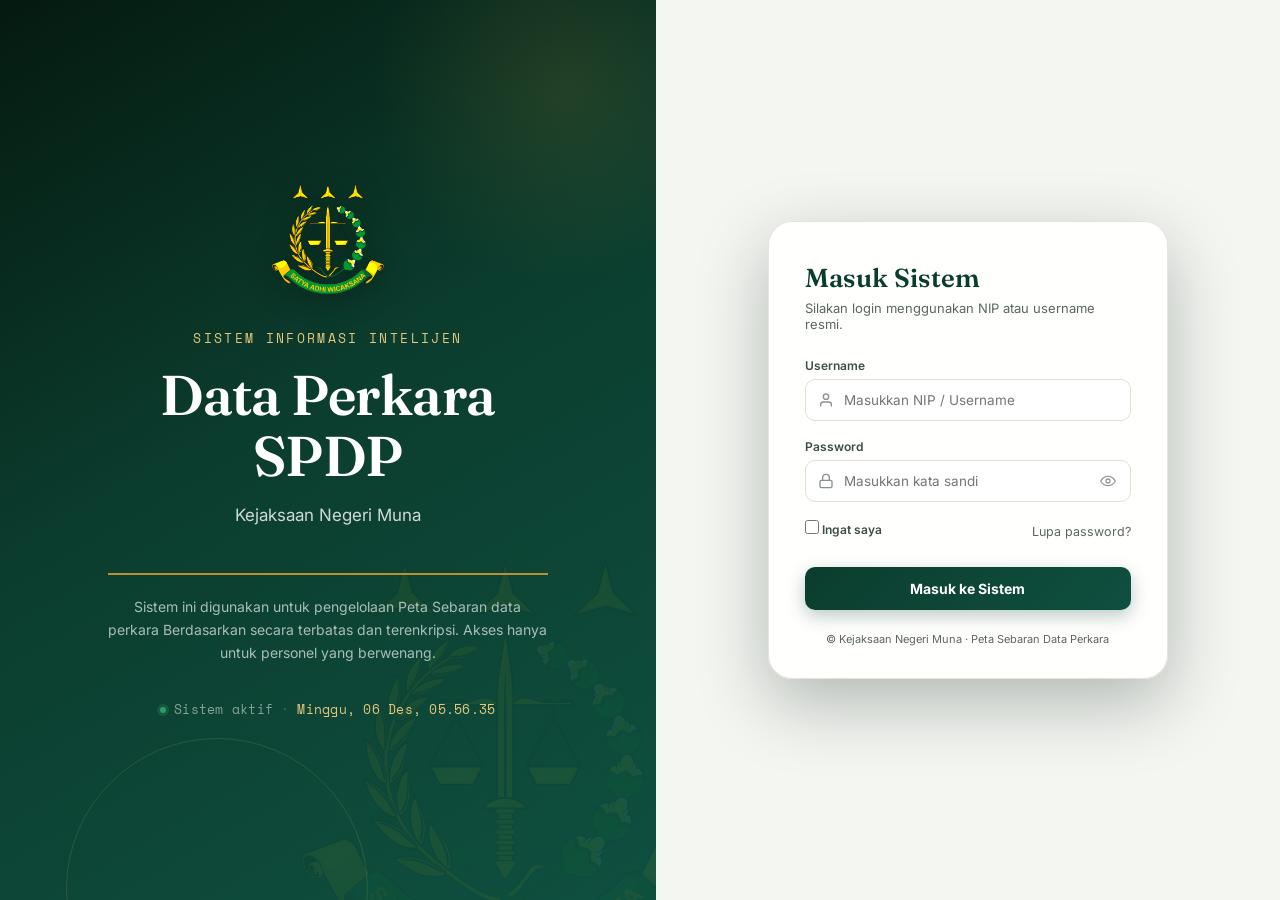
==== commit 96d58503: "Update index.html" ====
--- a/index.html
+++ b/index.html
@@ -32,11 +32,11 @@
     <p class="eyebrow reveal" style="--d:.08s">Sistem Informasi Intelijen</p>
     <h1 class="reveal" style="--d:.16s">Data Perkara<br>SPDP</h1>
     <p class="sub reveal" style="--d:.26s">
-      Kejaksaan Negeri Muna &middot; Bidang Intelijen
+      Kejaksaan Negeri Muna
     </p>
 
     <div class="security-note reveal" style="--d:.36s">
-      Sistem ini digunakan untuk pengelolaan data perkara (SPDP) secara terbatas dan terenkripsi. Akses hanya untuk personel yang berwenang.
+      Sistem ini digunakan untuk pengelolaan Peta Sebaran data perkara Berdasarkan secara terbatas dan terenkripsi. Akses hanya untuk personel yang berwenang.
     </div>
 
     <div class="brand-status reveal" style="--d:.46s">
@@ -50,6 +50,13 @@
 
   <!-- RIGHT LOGIN FORM -->
   <section class="login-right">
+
+    <!-- Background & Ornamen Kanan -->
+    <div class="right-bg-pattern"></div>
+    <div class="right-blob rb-1"></div>
+    <div class="right-blob rb-2"></div>
+    <div class="right-shape rs-1"></div>
+    <div class="right-shape rs-2"></div>
 
     <div class="glass-card reveal" style="--d:.2s">
 
@@ -89,7 +96,7 @@
       </form>
 
       <div class="footer-note">
-        &copy; Kejaksaan Negeri Muna &middot; Data Perkara (SPDP)
+        &copy; Kejaksaan Negeri Muna &middot; Peta Sebaran Data Perkara
       </div>
 
     </div>
--- a/style.css
+++ b/style.css
@@ -42,7 +42,7 @@
 button{font-family:inherit;cursor:pointer;border:none;background:none;}
 
 /* =====================
-   BACKGROUND & PARTICLES
+   BACKGROUND
    ===================== */
 .login-body{
   background:var(--paper);
@@ -84,29 +84,52 @@
   animation-delay:5s;
 }
 @keyframes orbFloat{
-  from{transform:translate(0,0) scale(1) rotate(0deg);}
-  to{transform:translate(30px,-30px) scale(1.1) rotate(5deg);}
-}
-
+  from{transform:translate(0,0) scale(1);}
+  to{transform:translate(24px,-18px) scale(1.08);}
+}
+
+/* floating particle "lights" (spawned by script.js createLights()) */
 .light{
   position:fixed;
   bottom:-10px;
   width:3px;height:3px;
   border-radius:50%;
   background:var(--gold-lt);
-  box-shadow:0 0 10px 2px rgba(228,199,122,.6);
+  box-shadow:0 0 8px 2px rgba(228,199,122,.55);
   opacity:.7;
   z-index:-1;
-  animation-name:lightRiseDrift;
-  animation-timing-function:ease-in;
+  animation-name:lightRise;
+  animation-timing-function:linear;
   animation-iteration-count:infinite;
   pointer-events:none;
 }
-@keyframes lightRiseDrift{
-  0%{transform:translate(0, 0);opacity:0;}
-  10%{opacity:.8;}
+@keyframes lightRise{
+  0%{transform:translateY(0);opacity:0;}
+  10%{opacity:.7;}
   90%{opacity:.5;}
-  100%{transform:translate(var(--drift), -100vh);opacity:0;}
+  100%{transform:translateY(-100vh);opacity:0;}
+}
+.light.light-g{
+  background:var(--g400);
+  box-shadow:0 0 8px 2px rgba(46,154,107,.45);
+}
+
+/* one orchestrated entrance sequence — elements carry their own stagger
+   delay via the inline --d custom property, so this fires once on load
+   rather than animating continuously */
+.reveal{
+  opacity:0;
+  transform:translateY(14px);
+  animation:revealIn .7s cubic-bezier(.22,.68,0,1) forwards;
+  animation-delay:var(--d, 0s);
+}
+@keyframes revealIn{
+  to{opacity:1;transform:translateY(0);}
+}
+
+@media (prefers-reduced-motion: reduce){
+  .orb, .light, .brand-watermark{animation:none !important;}
+  .reveal{animation:none !important;opacity:1;transform:none;}
 }
 
 /* =====================
@@ -118,27 +141,19 @@
   height:100vh;
 }
 
-/* ---- LEFT: BRAND PANEL (DYNAMIC GRADIENT) ---- */
+/* ---- LEFT: BRAND PANEL ---- */
 .login-left{
-  background:linear-gradient(-45deg, var(--g900), var(--g800), var(--g700), #083023);
-  background-size: 300% 300%;
-  animation: gradientShift 15s ease infinite;
+  background:linear-gradient(150deg, var(--g900) 0%, var(--g800) 45%, var(--g700) 100%);
   color:var(--white);
   display:flex;
   flex-direction:column;
   justify-content:center;
+  align-items:center; /* Menengahkan konten secara horizontal */
+  text-align:center;  /* Menengahkan teks */
   padding:64px 72px;
   position:relative;
   overflow:hidden;
 }
-
-@keyframes gradientShift {
-  0% { background-position: 0% 50%; }
-  50% { background-position: 100% 50%; }
-  100% { background-position: 0% 50%; }
-}
-
-/* Base Circles */
 .login-left::before{
   content:'';
   position:absolute;
@@ -156,102 +171,98 @@
   border:1px solid rgba(228,199,122,.14);
 }
 
-/* Moving Ornaments */
-.ornament {
-  position: absolute;
-  z-index: 1;
-  opacity: 0.8;
-  animation: floatOrnament 12s infinite ease-in-out alternate;
-}
-.ornament-1 {
-  width: 140px; height: 140px;
-  top: 15%; right: -20px;
-  border-radius: 50%;
-  border: 1px dashed rgba(255,255,255,0.15);
-  animation-duration: 16s;
-}
-.ornament-2 {
-  width: 280px; height: 280px;
-  bottom: -60px; right: 20%;
-  border-radius: 50%;
-  background: radial-gradient(circle, rgba(46,154,107,0.05) 0%, transparent 70%);
-  border: 1px solid rgba(255,255,255,0.05);
-  animation-duration: 20s;
-  animation-direction: alternate-reverse;
-}
-.ornament-3 {
-  width: 60px; height: 60px;
-  top: 40%; left: 8%;
-  border-radius: 12px;
-  border: 2px solid rgba(228,199,122,0.15);
-  transform: rotate(45deg);
-  animation: floatRotate 14s infinite linear;
-}
-
-@keyframes floatOrnament {
-  0% { transform: translateY(0) scale(1); }
-  100% { transform: translateY(-40px) scale(1.05); }
-}
-@keyframes floatRotate {
-  0% { transform: translateY(0) rotate(0deg); }
-  50% { transform: translateY(-30px) rotate(180deg); }
-  100% { transform: translateY(0) rotate(360deg); }
-}
-
-.logo-wrapper{margin-bottom:32px;position:relative;z-index:2;animation: fadeDown 0.8s ease forwards;}
+/* lambang besar, transparan, statis */
+.brand-watermark{
+  position:absolute;
+  right:-60px;bottom:-70px;
+  width:420px;height:420px;
+  object-fit:contain;
+  opacity:.05;
+  z-index:1;
+  pointer-events:none;
+}
+
+.logo-wrapper{margin-bottom:28px;position:relative;z-index:2;}
 .kejaksaan-logo{
-  width:76px;height:76px;
+  width:115px;  /* Logo diperbesar dari 76px */
+  height:115px; /* Logo diperbesar dari 76px */
   object-fit:contain;
   filter:drop-shadow(0 4px 14px rgba(0,0,0,.35));
 }
 
 .eyebrow{
   font-family:'Space Mono',monospace;
-  font-size:11px;
+  font-size:13px; /* Diperbesar dari 11px */
   letter-spacing:.18em;
   text-transform:uppercase;
   color:var(--gold-lt);
-  opacity:0;
-  margin-bottom:14px;
+  opacity:.9;
+  margin-bottom:16px;
   position:relative;
   z-index:2;
-  animation: fadeRight 0.8s ease 0.2s forwards;
 }
 
 .login-left h1{
   font-family:'Fraunces',serif;
   font-weight:600;
-  font-size:44px;
-  line-height:1.08;
+  font-size:56px; /* Diperbesar dari 44px */
+  line-height:1.1;
   letter-spacing:-.01em;
   margin-bottom:18px;
   position:relative;
   z-index:2;
-  opacity:0;
-  animation: fadeRight 0.8s ease 0.3s forwards;
 }
 
 .login-left .sub{
-  font-size:14.5px;
-  color:rgba(255,255,255,.68);
-  margin-bottom:40px;
+  font-size:17px; /* Diperbesar dari 14.5px */
+  color:rgba(255,255,255,.8);
+  margin-bottom:48px;
   position:relative;
   z-index:2;
-  opacity:0;
-  animation: fadeRight 0.8s ease 0.4s forwards;
 }
 
 .security-note{
-  font-size:12.5px;
+  font-size:14px; /* Diperbesar dari 12.5px */
   line-height:1.65;
-  color:rgba(255,255,255,.6);
-  border-left:2px solid var(--gold);
-  padding:4px 0 4px 16px;
-  max-width:380px;
+  color:rgba(255,255,255,.65);
+  /* Posisi garis (border) dipindah ke atas agar rapi dengan teks center */
+  border-top:2px solid var(--gold);
+  border-left:none;
+  padding:20px 0 0 0; 
+  max-width:440px;
   position:relative;
   z-index:2;
-  opacity:0;
-  animation: fadeUp 0.8s ease 0.5s forwards;
+}
+
+.brand-status{
+  display:flex;
+  align-items:center;
+  justify-content:center; /* Menengahkan elemen status */
+  gap:8px;
+  margin-top:36px;
+  font-family:'Space Mono',monospace;
+  font-size:12.5px; /* Diperbesar dari 11px */
+  letter-spacing:.02em;
+  color:rgba(255,255,255,.5);
+  position:relative;
+  z-index:2;
+}
+.status-dot{
+  width:6px;height:6px;
+  border-radius:50%;
+  background:var(--g400);
+  box-shadow:0 0 0 3px rgba(46,154,107,.25);
+  animation:statusPulse 2.2s ease infinite;
+  flex-shrink:0;
+}
+@keyframes statusPulse{
+  0%,100%{box-shadow:0 0 0 3px rgba(46,154,107,.25);}
+  50%{box-shadow:0 0 0 6px rgba(46,154,107,.08);}
+}
+.status-sep{opacity:.5;}
+.status-clock{color:var(--gold-lt);min-width:118px;}
+@media (prefers-reduced-motion: reduce){
+  .status-dot{animation:none;}
 }
 
 /* ---- RIGHT: LOGIN FORM ---- */
@@ -273,26 +284,6 @@
   border-radius:var(--r-xl);
   padding:40px 36px 32px;
   box-shadow:var(--shadow-lg);
-  /* Animasi Masuk */
-  opacity: 0;
-  transform: translateY(30px);
-  animation: cardEntrance 0.8s cubic-bezier(0.16, 1, 0.3, 1) 0.2s forwards;
-}
-
-@keyframes cardEntrance {
-  to { opacity: 1; transform: translateY(0); }
-}
-@keyframes fadeRight {
-  from { opacity: 0; transform: translateX(-20px); }
-  to { opacity: 1; transform: translateX(0); }
-}
-@keyframes fadeDown {
-  from { opacity: 0; transform: translateY(-20px); }
-  to { opacity: 1; transform: translateY(0); }
-}
-@keyframes fadeUp {
-  from { opacity: 0; transform: translateY(20px); }
-  to { opacity: 1; transform: translateY(0); }
 }
 
 .glass-card h2{
@@ -315,10 +306,24 @@
   color:var(--ink2);
   margin-bottom:6px;
 }
+
+.field-wrapper{position:relative;margin-bottom:18px;}
+.field-icon{
+  position:absolute;
+  left:13px;top:50%;
+  transform:translateY(-50%);
+  width:16px;height:16px;
+  color:var(--ink3);
+  opacity:.7;
+  pointer-events:none;
+  transition:color var(--t), opacity var(--t);
+}
+.field-wrapper:focus-within .field-icon{color:var(--g700);opacity:1;}
+
 #loginForm input[type="text"],
 #loginForm input[type="password"]{
   width:100%;
-  padding:12px 14px;
+  padding:12px 14px 12px 38px;
   border:1.5px solid var(--line);
   border-radius:10px;
   font-size:13.5px;
@@ -327,7 +332,6 @@
   background:#fff;
   outline:none;
   transition:border-color var(--t), box-shadow var(--t);
-  margin-bottom:18px;
 }
 #loginForm input[type="text"]:focus,
 #loginForm input[type="password"]:focus{
@@ -335,21 +339,21 @@
   box-shadow:0 0 0 3px rgba(46,154,107,.14);
 }
 
-.password-wrapper{
-  position:relative;
-}
-.password-wrapper input{margin-bottom:0;padding-right:42px;}
-.password-wrapper #togglePassword{
-  position:absolute;
-  right:12px;top:50%;
+.password-wrapper input{padding-right:40px;}
+.toggle-eye{
+  position:absolute;
+  right:9px;top:50%;
   transform:translateY(-50%);
-  font-size:16px;
-  opacity:.55;
-  user-select:none;
-  transition:opacity var(--t);
-}
-.password-wrapper #togglePassword:hover{opacity:1;}
-.password-wrapper{margin-bottom:18px;}
+  width:28px;height:28px;
+  display:flex;align-items:center;justify-content:center;
+  border-radius:7px;
+  color:var(--ink3);
+  opacity:.65;
+  transition:opacity var(--t), background var(--t), color var(--t);
+}
+.toggle-eye svg{width:16px;height:16px;}
+.toggle-eye:hover{opacity:1;background:rgba(11,61,46,.06);color:var(--g700);}
+.toggle-eye:focus-visible{outline:2px solid var(--g400);outline-offset:1px;}
 
 .row{
   display:flex;
@@ -373,8 +377,11 @@
   transition:color var(--t), border-color var(--t);
 }
 .link-muted:hover{color:var(--g700);border-color:var(--g400);}
+.link-muted:focus-visible{outline:2px solid var(--g400);outline-offset:2px;border-radius:2px;}
 
 #loginForm button[type="submit"]{
+  position:relative;
+  overflow:hidden;
   width:100%;
   padding:13px;
   background:linear-gradient(135deg, var(--g800) 0%, var(--g700) 100%);
@@ -385,14 +392,42 @@
   box-shadow:0 6px 18px rgba(11,61,46,.28);
   transition:transform var(--t), box-shadow var(--t), opacity var(--t);
 }
+#loginForm button[type="submit"]::after{
+  content:'';
+  position:absolute;
+  top:0;bottom:0;left:-60%;
+  width:40%;
+  background:linear-gradient(115deg, transparent, rgba(228,199,122,.35), transparent);
+  transform:skewX(-20deg);
+  transition:left .55s ease;
+}
+#loginForm button[type="submit"]:hover::after{left:130%;}
 #loginForm button[type="submit"]:hover{
   transform:translateY(-1px);
   box-shadow:0 10px 24px rgba(11,61,46,.34);
+}
+#loginForm button[type="submit"]:focus-visible{
+  outline:2px solid var(--gold-lt);
+  outline-offset:2px;
 }
 #loginForm button[type="submit"]:disabled{
   opacity:.75;
   cursor:default;
   transform:none;
+}
+.btn-label{display:inline-flex;align-items:center;gap:8px;}
+.btn-spinner{
+  width:14px;height:14px;
+  border:2px solid rgba(255,255,255,.35);
+  border-top-color:#fff;
+  border-radius:50%;
+  animation:btnSpin .7s linear infinite;
+  flex-shrink:0;
+}
+@keyframes btnSpin{to{transform:rotate(360deg);}}
+@media (prefers-reduced-motion: reduce){
+  #loginForm button[type="submit"]::after{display:none;}
+  .btn-spinner{animation-duration:1.4s;}
 }
 
 .footer-note{
@@ -411,6 +446,8 @@
   .login-left{padding:44px 32px;}
   .login-left h1{font-size:32px;}
   .login-right{padding:32px 20px 48px;}
+  .brand-watermark{width:260px;height:260px;right:-50px;bottom:-40px;}
+  .brand-status{flex-wrap:wrap;margin-top:20px;}
 }
 @media(max-width:420px){
   .glass-card{padding:30px 22px 26px;}
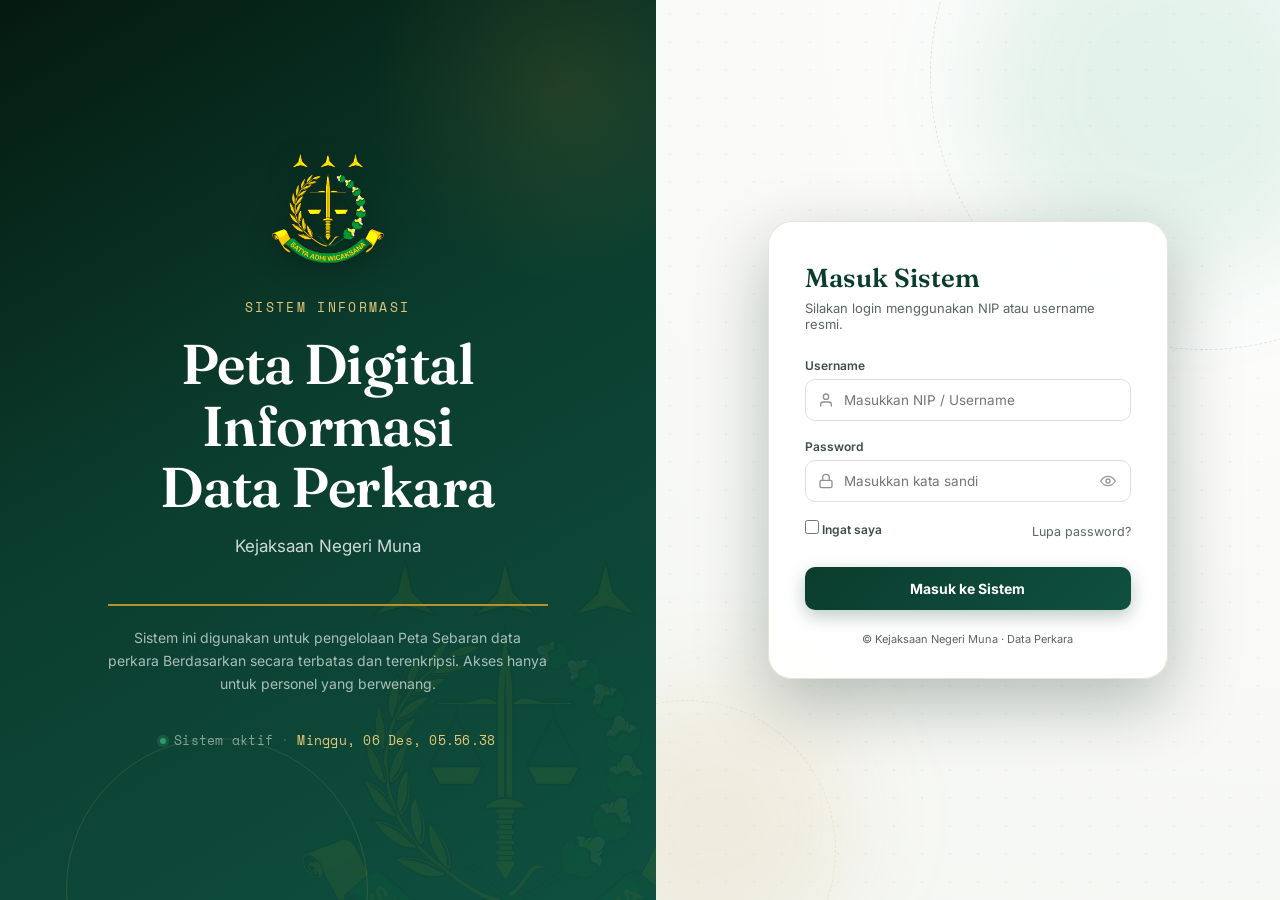
==== commit 3a108584: "Update index.html" ====
--- a/index.html
+++ b/index.html
@@ -29,8 +29,8 @@
       <img src="Logo-Kejaksaan2.png" class="kejaksaan-logo" alt="Logo Kejaksaan">
     </div>
 
-    <p class="eyebrow reveal" style="--d:.08s">Sistem Informasi Intelijen</p>
-    <h1 class="reveal" style="--d:.16s">Data Perkara<br>SPDP</h1>
+    <p class="eyebrow reveal" style="--d:.08s">Sistem Informasi </p>
+    <h1 class="reveal" style="--d:.16s">Peta Digital Informasi<br>Data Perkara</h1>
     <p class="sub reveal" style="--d:.26s">
       Kejaksaan Negeri Muna
     </p>
@@ -96,7 +96,7 @@
       </form>
 
       <div class="footer-note">
-        &copy; Kejaksaan Negeri Muna &middot; Peta Sebaran Data Perkara
+        &copy; Kejaksaan Negeri Muna &middot; Data Perkara
       </div>
 
     </div>
--- a/style.css
+++ b/style.css
@@ -267,14 +267,80 @@
 
 /* ---- RIGHT: LOGIN FORM ---- */
 .login-right{
+  position:relative;
+  overflow:hidden;
   display:flex;
   align-items:center;
   justify-content:center;
   padding:32px;
-  background:var(--paper);
-}
-
+  /* Menggunakan gradien halus agar tidak sekadar warna solid */
+  background:radial-gradient(circle at top right, #ffffff 0%, var(--paper) 100%);
+}
+
+/* Ornamen Kanan: Pattern Titik (Subtle Dots) */
+.right-bg-pattern {
+  position:absolute;
+  inset:0;
+  opacity:0.6;
+  background-image:radial-gradient(rgba(11,61,46,0.07) 1.5px, transparent 1.5px);
+  background-size:28px 28px;
+  z-index:0;
+}
+
+/* Ornamen Kanan: Bercak Warna Melayang (Glow Blobs) */
+.right-blob {
+  position:absolute;
+  z-index:1;
+  border-radius:50%;
+  filter:blur(50px);
+  animation:floatBlob 12s infinite ease-in-out alternate;
+}
+.rb-1 {
+  width:380px; height:380px;
+  background:rgba(46,154,107,0.12);
+  top:-100px; right:-80px;
+  animation-duration:14s;
+}
+.rb-2 {
+  width:280px; height:280px;
+  background:rgba(184,144,46,0.10);
+  bottom:-60px; left:-80px;
+  animation-duration:18s;
+  animation-direction:alternate-reverse;
+}
+@keyframes floatBlob {
+  0% { transform:translate(0, 0) scale(1); }
+  100% { transform:translate(-40px, 30px) scale(1.1); }
+}
+
+/* Ornamen Kanan: Garis Geometris Berputar */
+.right-shape {
+  position:absolute;
+  border:1.5px dashed rgba(11,61,46,0.12);
+  border-radius:50%;
+  z-index:1;
+  animation:spinShape 30s linear infinite;
+}
+.rs-1 {
+  width:550px; height:550px;
+  top:-200px; right:-200px;
+}
+.rs-2 {
+  width:300px; height:300px;
+  bottom:-100px; left:-120px;
+  border-color:rgba(184,144,46,0.15);
+  animation-direction:reverse;
+  animation-duration:25s;
+}
+@keyframes spinShape {
+  from { transform:rotate(0deg); }
+  to { transform:rotate(360deg); }
+}
+
+/* Pastikan kartu login berada di atas semua ornamen */
 .glass-card{
+  position:relative;
+  z-index:10; 
   width:100%;
   max-width:400px;
   background:rgba(255,255,255,.92);
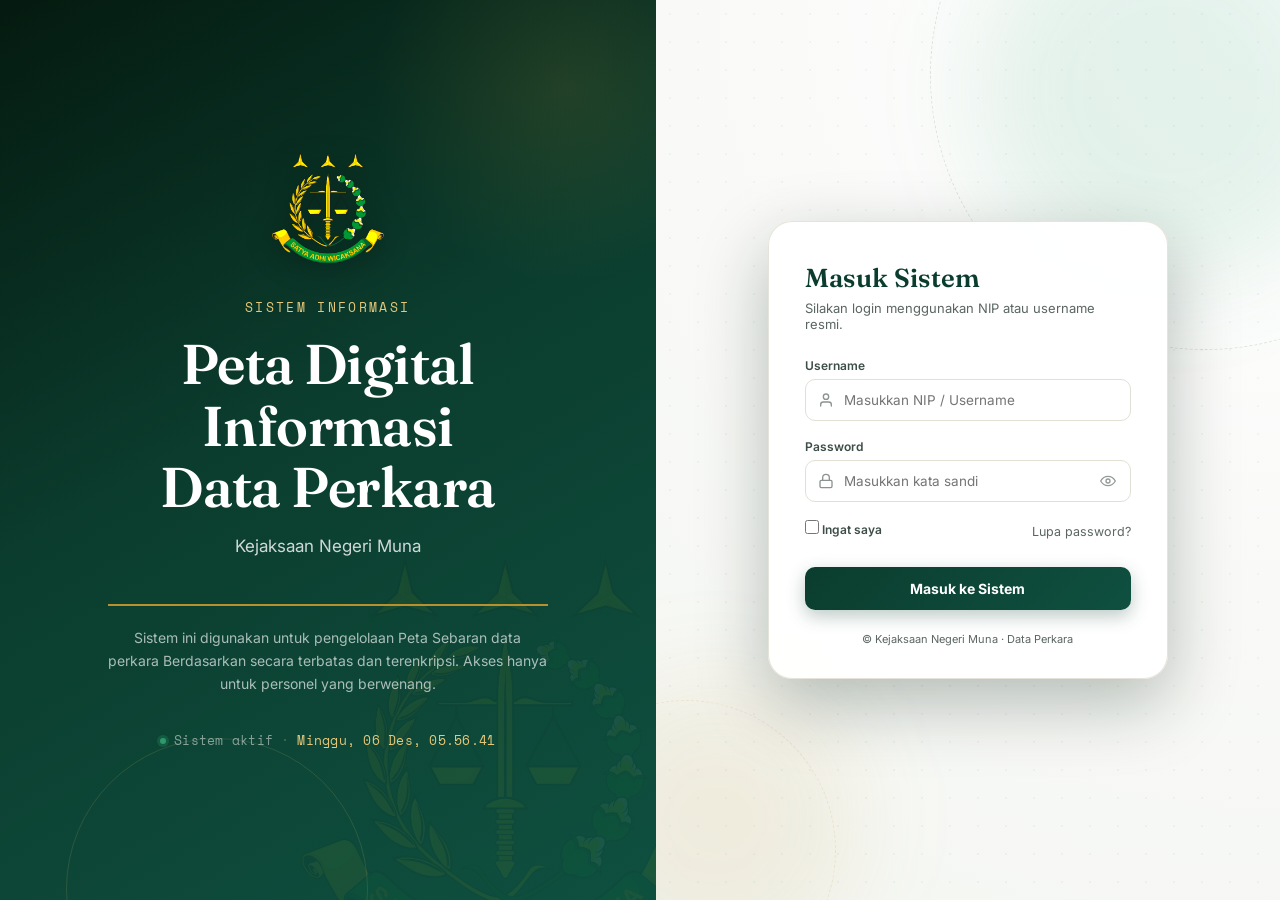
==== commit 54c4d468: "Update index.html" ====
--- a/index.html
+++ b/index.html
@@ -51,6 +51,9 @@
   <!-- RIGHT LOGIN FORM -->
   <section class="login-right">
 
+    <!-- Background Gambar Gedung -->
+    <div class="right-bg-image"></div>
+
     <!-- Background & Ornamen Kanan -->
     <div class="right-bg-pattern"></div>
     <div class="right-blob rb-1"></div>
@@ -59,6 +62,7 @@
     <div class="right-shape rs-2"></div>
 
     <div class="glass-card reveal" style="--d:.2s">
+      <!-- Isi form login tetap sama ... -->
 
       <h2>Masuk Sistem</h2>
       <p class="desc">Silakan login menggunakan NIP atau username resmi.</p>
